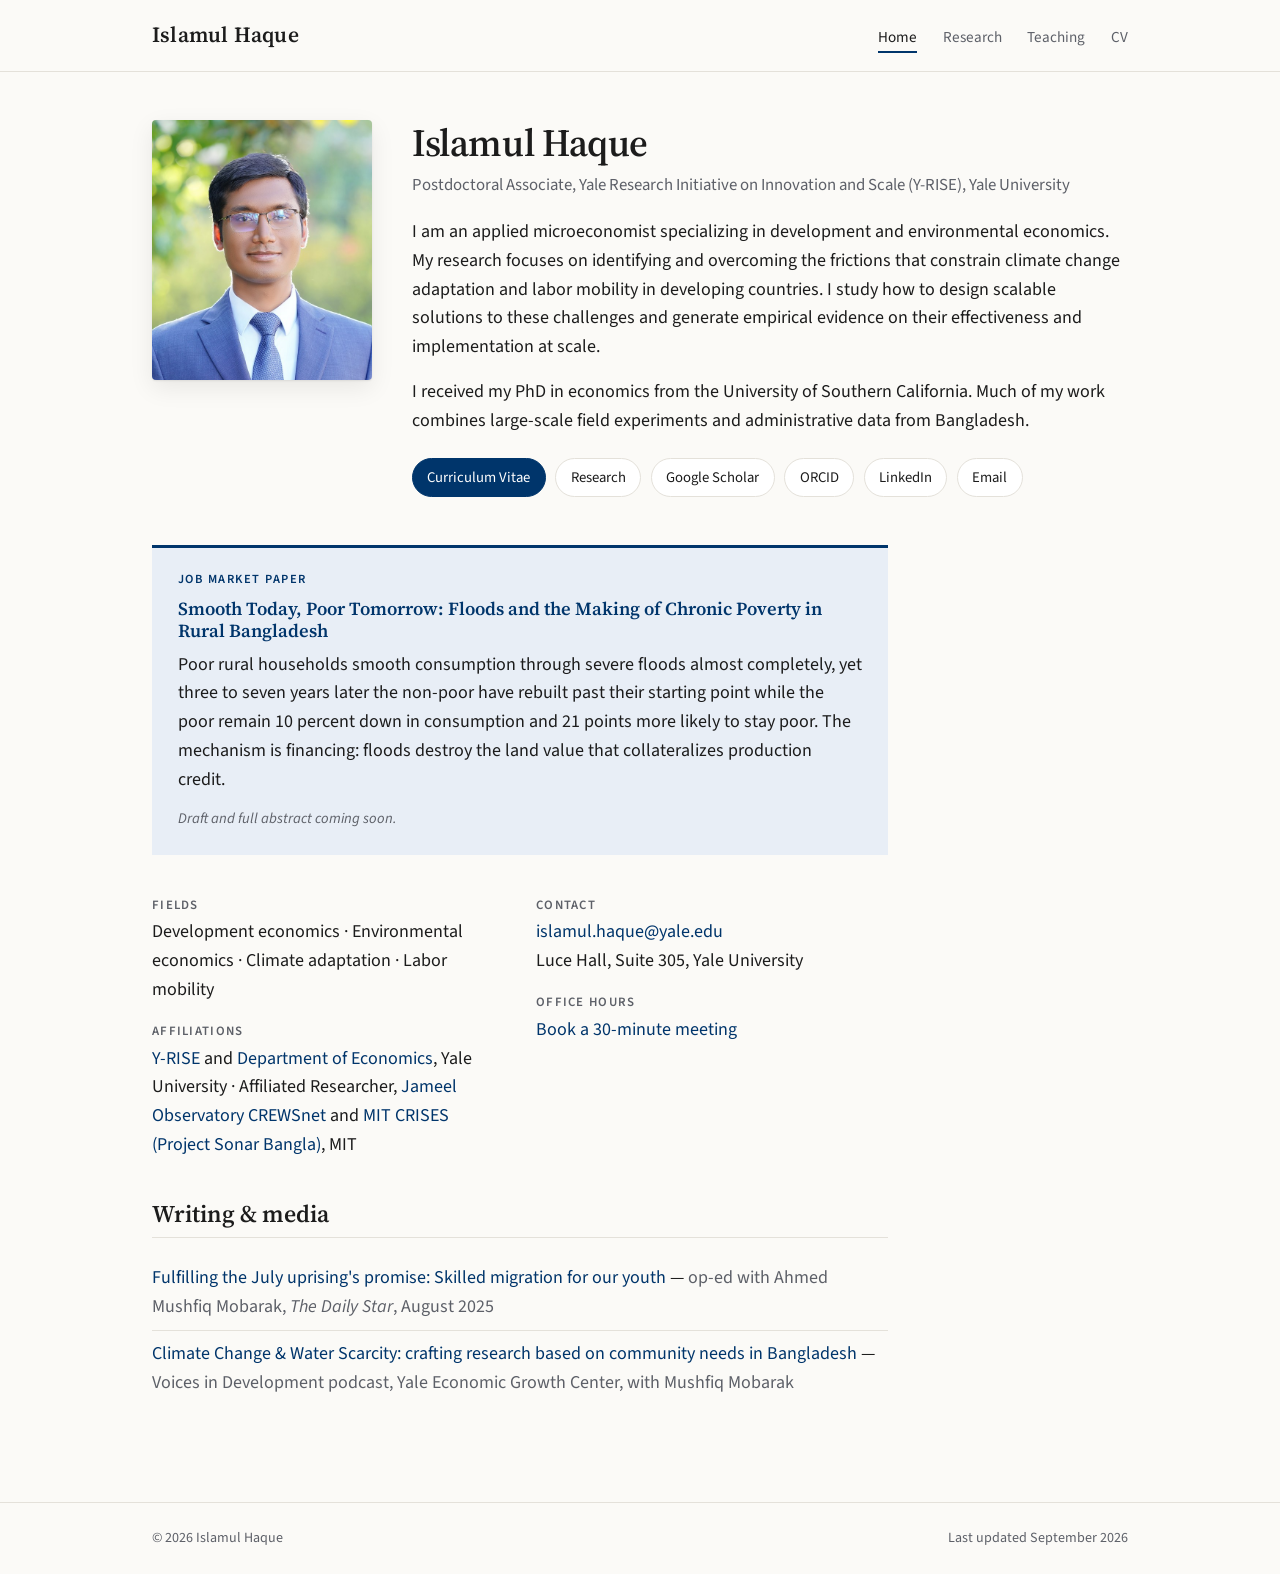
==== index.html @ ca8a9d82 "Add files via upload" ====
<!DOCTYPE html>
<html lang="en">
<head>
<meta charset="utf-8">
<meta name="viewport" content="width=device-width, initial-scale=1">
<title>Islamul Haque — Economist, Yale University</title>
<meta name="description" content="Islamul Haque is an applied microeconomist working on climate change adaptation and labor mobility in developing countries. Postdoctoral Associate at Y-RISE, Yale University; PhD, University of Southern California.">
<link rel="icon" href="favicon.svg" type="image/svg+xml">
<link rel="preconnect" href="https://fonts.googleapis.com">
<link rel="preconnect" href="https://fonts.gstatic.com" crossorigin>
<link href="https://fonts.googleapis.com/css2?family=Source+Sans+3:wght@400;500;600&family=Source+Serif+4:opsz,wght@8..60,400;8..60,600&display=swap" rel="stylesheet">
<link rel="stylesheet" href="style.css">
</head>
<body>

<header class="site-header">
  <div class="inner">
    <a class="brand" href="index.html">Islamul Haque</a>
    <nav class="nav" aria-label="Primary">
      <a href="index.html" aria-current="page">Home</a>
      <a href="research.html">Research</a>
      <a href="teaching.html">Teaching</a>
      <a href="cv.html">CV</a>
    </nav>
  </div>
</header>

<main>
  <section class="hero">
    <div class="photo">
      <!-- Replace photo.jpg with your headshot (portrait, ~600×720 px). -->
      <img src="photo.jpg" alt="Islamul Haque" onerror="this.outerHTML='<div class=&quot;placeholder&quot;>Add photo.jpg to the site folder</div>'">
    </div>
    <div class="measure">
      <h1>Islamul Haque</h1>
      <p class="title">Postdoctoral Associate, Yale Research Initiative on Innovation and Scale (Y-RISE), Yale University</p>

      <p>I am an applied microeconomist specializing in development and environmental economics. My research focuses on identifying and overcoming the frictions that constrain climate change adaptation and labor mobility in developing countries. I study how to design scalable solutions to these challenges and generate empirical evidence on their effectiveness and implementation at scale.</p>
      <p>I received my PhD in economics from the University of Southern California. Much of my work combines large-scale field experiments and administrative data from Bangladesh.</p>

      <ul class="links">
        <li><a class="primary" href="cv/Islamul_Haque_CV.pdf">Curriculum Vitae</a></li>
        <li><a href="research.html">Research</a></li>
        <li><a href="https://scholar.google.com/citations?user=nuevPPMAAAAJ&amp;hl=en">Google Scholar</a></li>
        <li><a href="https://orcid.org/0009-0000-2946-0447">ORCID</a></li>
        <li><a href="https://www.linkedin.com/in/mohammad-islamul-haque-aa97b2147/">LinkedIn</a></li>
        <li><a href="mailto:islamul.haque@yale.edu">Email</a></li>
      </ul>
    </div>
  </section>

  <section class="card measure">
    <div class="kicker">Job Market Paper</div>
    <h3><a href="research.html#jmp">Smooth Today, Poor Tomorrow: Floods and the Making of Chronic Poverty in Rural Bangladesh</a></h3>
    <p style="margin:0.5rem 0 0">Poor rural households smooth consumption through severe floods almost completely, yet three to seven years later the non-poor have rebuilt past their starting point while the poor remain 10 percent down in consumption and 21 points more likely to stay poor. The mechanism is financing: floods destroy the land value that collateralizes production credit.</p>
    <p style="margin:0.8rem 0 0" class="muted small"><em>Draft and full abstract coming soon.</em></p>
  </section>

  <section class="info-grid measure">
    <dl>
      <dt>Fields</dt>
      <dd>Development economics · Environmental economics · Climate adaptation · Labor mobility</dd>
      <dt>Affiliations</dt>
      <dd><a href="https://macmillan.yale.edu/yrise/person/islamul-haque">Y-RISE</a> and <a href="https://economics.yale.edu/people/islamul-haque">Department of Economics</a>, Yale University · Affiliated Researcher, <a href="https://jo-crewsnet.mit.edu/">Jameel Observatory CREWSnet</a> and <a href="https://crises.mit.edu/bangladesh/">MIT CRISES (Project Sonar Bangla)</a>, MIT</dd>
    </dl>
    <dl>
      <dt>Contact</dt>
      <dd><a href="mailto:islamul.haque@yale.edu">islamul.haque@yale.edu</a><br>Luce Hall, Suite 305, Yale University</dd>
      <dt>Office hours</dt>
      <dd><a href="https://calendar.app.google/poLn1dQzfkefQQ7g6">Book a 30-minute meeting</a></dd>
    </dl>
  </section>

  <section class="measure" style="margin-top:2.5rem">
    <h2>Writing &amp; media</h2>
    <ul class="plain">
      <li><a href="https://www.thedailystar.net/ds/big-picture/news/fulfilling-july-uprisings-promise-skilled-migration-our-youth-3953391">Fulfilling the July uprising's promise: Skilled migration for our youth</a> — <span class="muted">op-ed with Ahmed Mushfiq Mobarak, <em>The Daily Star</em>, August 2025</span></li>
      <li><a href="https://egc.yale.edu/news/240722/climate-change-water-scarcity-islamul-haque-and-mushfiq-mobarak-crafting-research-based-community">Climate Change &amp; Water Scarcity: crafting research based on community needs in Bangladesh</a> — <span class="muted">Voices in Development podcast, Yale Economic Growth Center, with Mushfiq Mobarak</span></li>
    </ul>
  </section>
</main>

<footer class="site-footer">
  <div class="inner">
    <span>© 2026 Islamul Haque</span>
    <span>Last updated September 2026</span>
  </div>
</footer>

</body>
</html>
---- style.css ----
/* Islamul Haque — academic site stylesheet */
:root {
  --bg: #fbfaf7;
  --surface: #ffffff;
  --ink: #1c1c1c;
  --muted: #5d6068;
  --line: #e4e1da;
  --accent: #00356b;      /* Yale blue */
  --accent-soft: #e8eef6;
  --tag: #f1efe9;
  --measure: 46rem;
  --font-serif: "Source Serif 4", Georgia, "Times New Roman", serif;
  --font-sans: "Source Sans 3", "Source Sans Pro", -apple-system, "Segoe UI", Helvetica, Arial, sans-serif;
}

* { box-sizing: border-box; }
html { -webkit-text-size-adjust: 100%; scroll-behavior: smooth; }
body {
  margin: 0;
  background: var(--bg);
  color: var(--ink);
  font-family: var(--font-sans);
  font-size: 1.125rem;
  line-height: 1.6;
}
a { color: var(--accent); text-decoration: none; }
a:hover { text-decoration: underline; text-underline-offset: 3px; }
img { max-width: 100%; display: block; }

/* Header */
.site-header {
  border-bottom: 1px solid var(--line);
  background: var(--bg);
}
.site-header .inner {
  max-width: 64rem;
  margin: 0 auto;
  padding: 1.1rem 1.5rem;
  display: flex;
  align-items: baseline;
  justify-content: space-between;
  gap: 1rem;
  flex-wrap: wrap;
}
.brand {
  font-family: var(--font-serif);
  font-size: 1.35rem;
  font-weight: 600;
  color: var(--ink);
  letter-spacing: 0.01em;
}
.brand:hover { text-decoration: none; color: var(--accent); }
.nav { display: flex; gap: 1.6rem; font-size: 0.95rem; }
.nav a { color: var(--muted); padding-bottom: 2px; border-bottom: 2px solid transparent; }
.nav a:hover { color: var(--ink); text-decoration: none; }
.nav a[aria-current="page"] { color: var(--ink); border-bottom-color: var(--accent); }

/* Layout */
main { max-width: 64rem; margin: 0 auto; padding: 3rem 1.5rem 4rem; }
.measure { max-width: var(--measure); }
h1, h2, h3 { font-family: var(--font-serif); font-weight: 600; line-height: 1.2; margin: 0; }
h1 { font-size: 2.4rem; letter-spacing: -0.01em; }
h2 { font-size: 1.5rem; margin: 3rem 0 1.1rem; padding-bottom: 0.5rem; border-bottom: 1px solid var(--line); }
h2:first-of-type { margin-top: 0; }
h3 { font-size: 1.15rem; }
p { margin: 0 0 1rem; }
.lede { font-size: 1.15rem; color: var(--muted); font-family: var(--font-serif); margin-bottom: 1.4rem; }
.muted { color: var(--muted); }
.small { font-size: 0.92rem; }

/* Home hero */
.hero {
  display: grid;
  grid-template-columns: 220px 1fr;
  gap: 2.5rem;
  align-items: start;
  margin-bottom: 3rem;
}
.hero .photo img {
  width: 220px; height: 260px; object-fit: cover;
  border-radius: 4px;
  box-shadow: 0 1px 2px rgba(0,0,0,.08), 0 8px 24px rgba(0,0,0,.08);
}
.hero .photo .placeholder {
  width: 220px; height: 260px; border-radius: 4px;
  background: var(--accent-soft); color: var(--accent);
  display: flex; align-items: center; justify-content: center;
  font-size: 0.85rem; text-align: center; padding: 1rem;
}
.hero .title { font-size: 1.05rem; color: var(--muted); margin: 0.4rem 0 1.2rem; }

.links { display: flex; flex-wrap: wrap; gap: 0.6rem; margin: 1.4rem 0 0; padding: 0; list-style: none; }
.links a {
  display: inline-block; padding: 0.42rem 0.9rem;
  border: 1px solid var(--line); border-radius: 999px;
  background: var(--surface); color: var(--ink); font-size: 0.92rem;
}
.links a:hover { border-color: var(--accent); color: var(--accent); text-decoration: none; }
.links a.primary { background: var(--accent); border-color: var(--accent); color: #fff; }
.links a.primary:hover { background: #002a55; color: #fff; }

/* Cards */
.card {
  background: var(--accent-soft);
  border-top: 3px solid var(--accent);
  padding: 1.4rem 1.6rem 1.5rem;
  margin: 0 0 1.5rem;
}
.card .kicker {
  font-size: 0.78rem; letter-spacing: 0.12em; text-transform: uppercase;
  color: var(--accent); font-weight: 600; margin-bottom: 0.5rem;
}

/* Fields / two-column info */
.info-grid {
  display: grid; grid-template-columns: 1fr 1fr; gap: 2rem;
  margin-top: 2.5rem;
}
.info-grid dl { margin: 0; }
.info-grid dt { font-weight: 600; font-size: 0.8rem; letter-spacing: 0.1em; text-transform: uppercase; color: var(--muted); margin-top: 1rem; }
.info-grid dt:first-child { margin-top: 0; }
.info-grid dd { margin: 0.2rem 0 0; }

/* Papers */
.paper { padding: 1.3rem 0; border-bottom: 1px solid var(--line); }
.paper:last-child { border-bottom: none; }
.paper h3 { margin-bottom: 0.3rem; }
.paper h3 a { color: var(--ink); }
.paper h3 a:hover { color: var(--accent); }
.paper .meta { color: var(--muted); font-size: 0.95rem; margin-bottom: 0.4rem; }
.paper .summary { margin-bottom: 0.6rem; }
.tag {
  display: inline-block; font-size: 0.74rem; letter-spacing: 0.08em; text-transform: uppercase;
  background: var(--tag); color: var(--muted); padding: 0.15rem 0.55rem; border-radius: 3px;
  margin-left: 0.4rem; vertical-align: middle; font-weight: 600;
}
.tag.jmp { background: var(--accent); color: #fff; }
.actions { display: flex; flex-wrap: wrap; gap: 0.9rem; font-size: 0.92rem; align-items: center; }
.actions a { font-weight: 500; }
details { margin-top: 0.5rem; }
details summary {
  cursor: pointer; color: var(--accent); font-size: 0.92rem; font-weight: 500;
  list-style: none; display: inline-flex; align-items: center; gap: 0.35rem;
}
details summary::-webkit-details-marker { display: none; }
details summary::before { content: "+"; font-weight: 600; width: 0.9em; display: inline-block; }
details[open] summary::before { content: "–"; }
details .abstract { margin-top: 0.6rem; padding: 0.9rem 1.1rem; background: var(--surface); border: 1px solid var(--line); border-radius: 4px; font-size: 0.97rem; }
details .abstract p:last-child { margin-bottom: 0; }

ul.plain { list-style: none; padding: 0; margin: 0; }
ul.plain li { padding: 0.55rem 0; border-bottom: 1px solid var(--line); }
ul.plain li:last-child { border-bottom: none; }

/* Teaching */
.course { padding: 0.9rem 0; border-bottom: 1px solid var(--line); display: grid; grid-template-columns: 9rem 1fr; gap: 1rem; }
.course:last-child { border-bottom: none; }
.course .term { color: var(--muted); font-size: 0.92rem; padding-top: 0.15rem; }
.course .name { font-weight: 600; }

/* CV */
.cv-frame { width: 100%; height: 80vh; border: 1px solid var(--line); border-radius: 6px; background: #fff; margin-top: 1.2rem; }
.cv-section { display: grid; grid-template-columns: 9rem 1fr; gap: 1rem; padding: 0.7rem 0; border-bottom: 1px solid var(--line); }
.cv-section:last-child { border-bottom: none; }
.cv-section .when { color: var(--muted); font-size: 0.92rem; }

/* Footer */
.site-footer { border-top: 1px solid var(--line); margin-top: 2rem; }
.site-footer .inner {
  max-width: 64rem; margin: 0 auto; padding: 1.5rem;
  display: flex; justify-content: space-between; gap: 1rem; flex-wrap: wrap;
  color: var(--muted); font-size: 0.88rem;
}

/* Responsive */
@media (max-width: 720px) {
  main { padding: 2rem 1.2rem 3rem; }
  h1 { font-size: 1.9rem; }
  .hero { grid-template-columns: 1fr; gap: 1.5rem; }
  .hero .photo img, .hero .photo .placeholder { width: 160px; height: 190px; }
  .info-grid { grid-template-columns: 1fr; gap: 1.2rem; }
  .course, .cv-section { grid-template-columns: 1fr; gap: 0.2rem; }
  .nav { gap: 1.1rem; }
}
@media print {
  .site-header, .site-footer, .links, .actions { display: none; }
  body { background: #fff; }
}
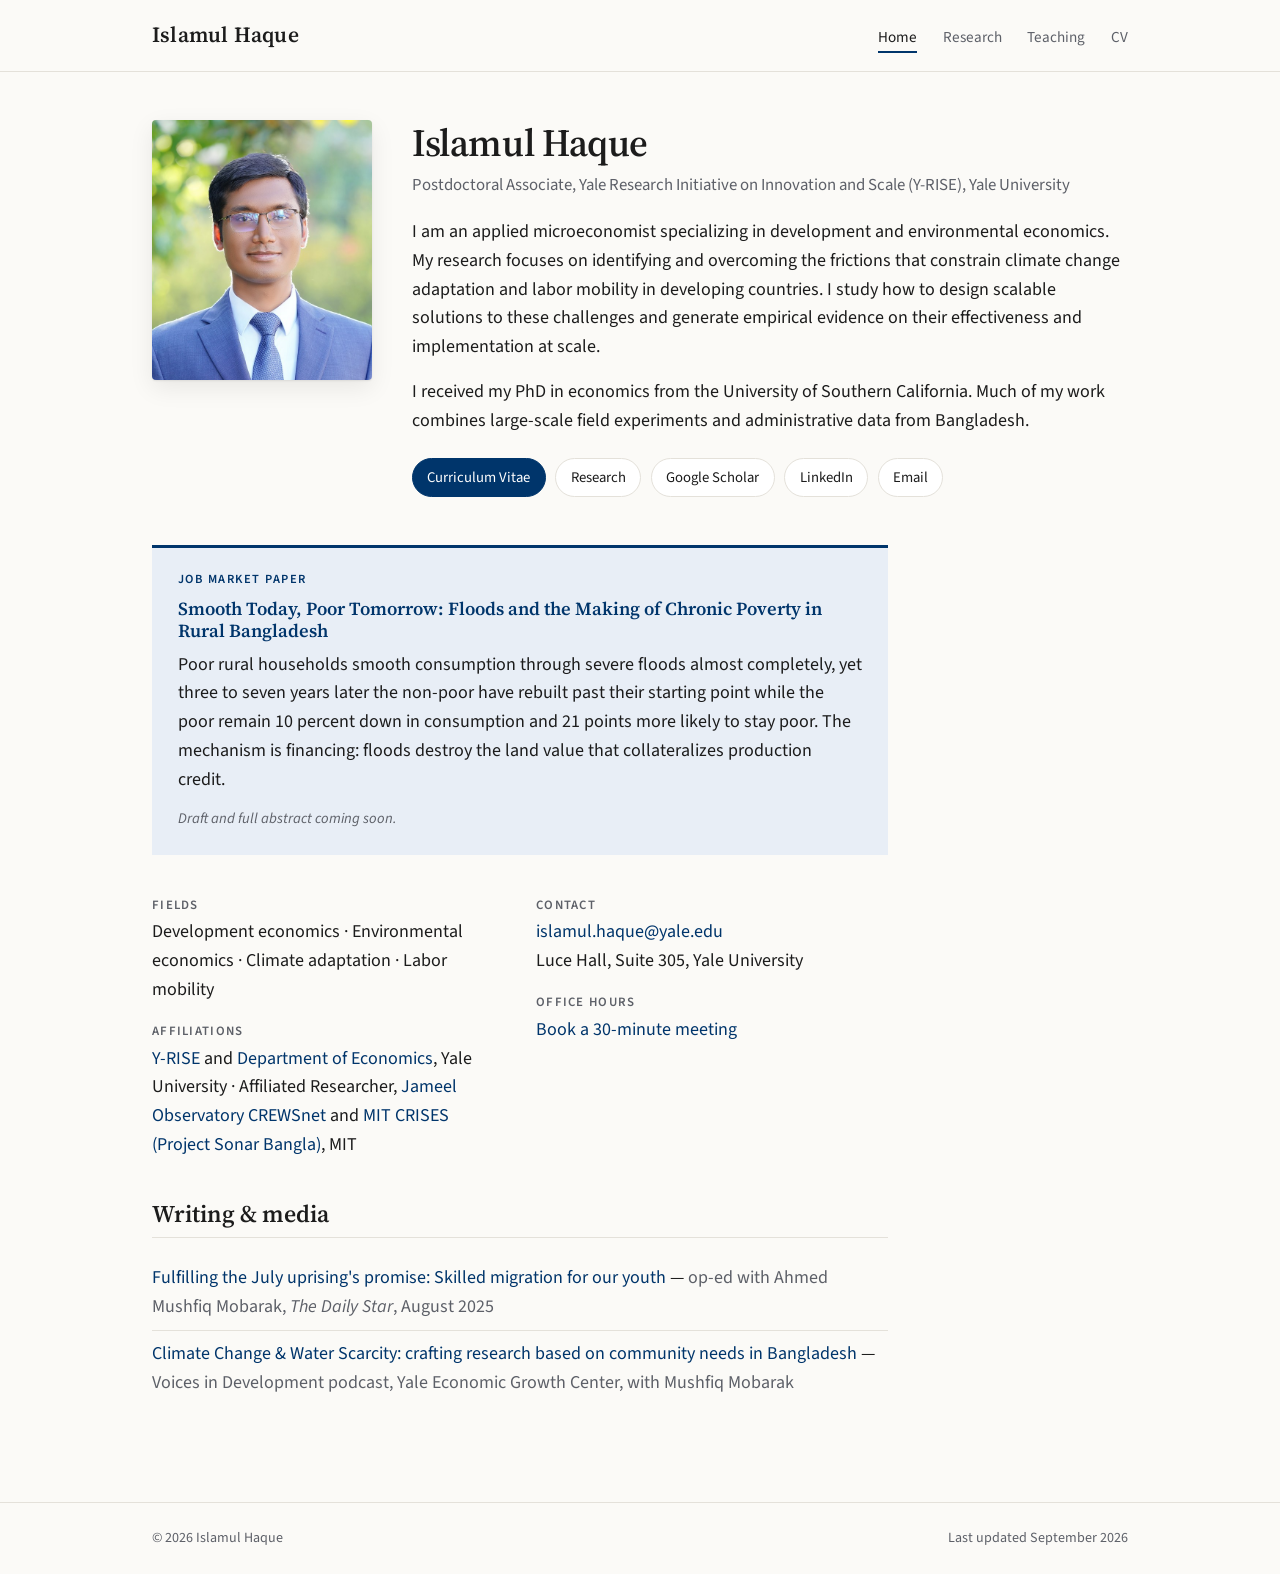
==== commit 4a75ac02: "Add files via upload" ====
--- a/index.html
+++ b/index.html
@@ -42,7 +42,6 @@
         <li><a class="primary" href="cv/Islamul_Haque_CV.pdf">Curriculum Vitae</a></li>
         <li><a href="research.html">Research</a></li>
         <li><a href="https://scholar.google.com/citations?user=nuevPPMAAAAJ&amp;hl=en">Google Scholar</a></li>
-        <li><a href="https://orcid.org/0009-0000-2946-0447">ORCID</a></li>
         <li><a href="https://www.linkedin.com/in/mohammad-islamul-haque-aa97b2147/">LinkedIn</a></li>
         <li><a href="mailto:islamul.haque@yale.edu">Email</a></li>
       </ul>
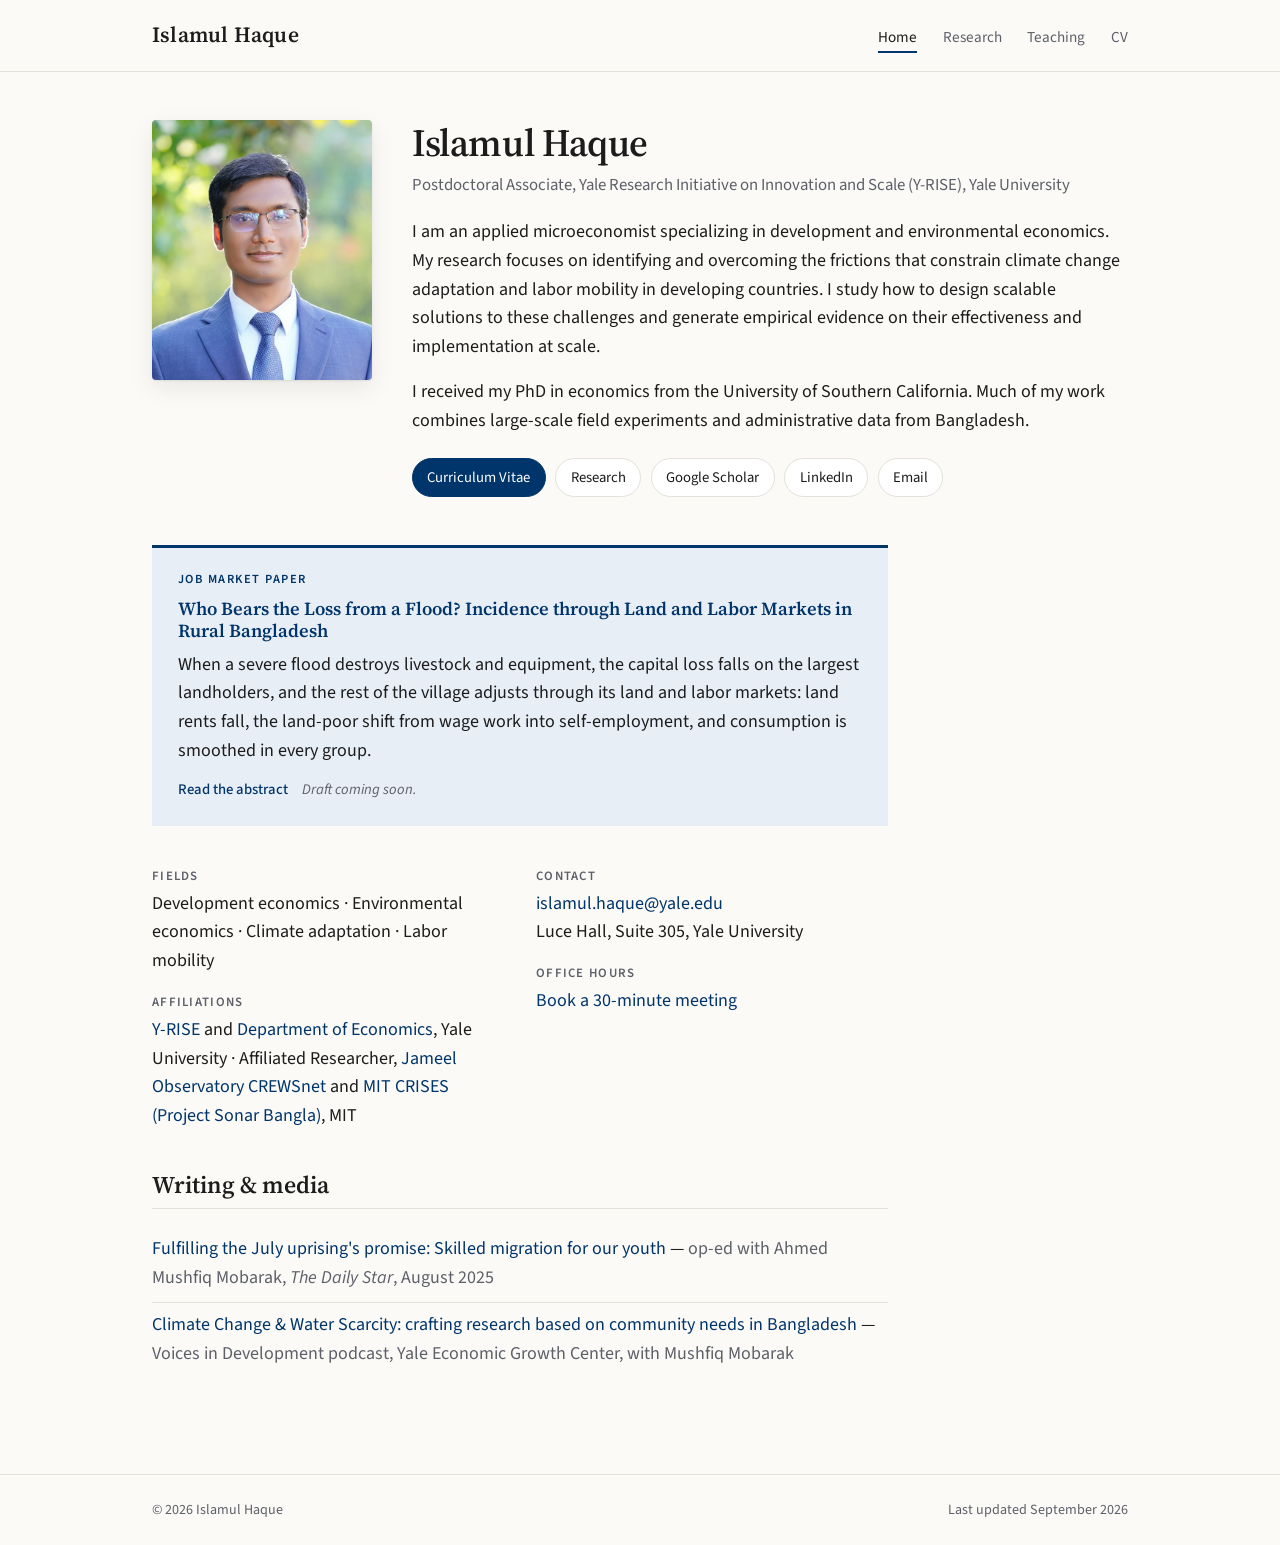
==== commit e405d3ac: "Add files via upload" ====
--- a/index.html
+++ b/index.html
@@ -9,6 +9,34 @@
 <link rel="preconnect" href="https://fonts.googleapis.com">
 <link rel="preconnect" href="https://fonts.gstatic.com" crossorigin>
 <link href="https://fonts.googleapis.com/css2?family=Source+Sans+3:wght@400;500;600&family=Source+Serif+4:opsz,wght@8..60,400;8..60,600&display=swap" rel="stylesheet">
+<link rel="canonical" href="https://islamulhaque.com/">
+<meta property="og:title" content="Islamul Haque — Economist, Yale University">
+<meta property="og:description" content="Applied microeconomist working on climate change adaptation and labor mobility in developing countries. Postdoctoral Associate, Y-RISE, Yale University.">
+<meta property="og:url" content="https://islamulhaque.com/">
+<meta property="og:image" content="https://islamulhaque.com/photo.jpg">
+<meta property="og:type" content="profile">
+<script type="application/ld+json">
+{
+  "@context": "https://schema.org",
+  "@type": "Person",
+  "name": "Mohammad Islamul Haque",
+  "alternateName": "Islamul Haque",
+  "url": "https://islamulhaque.com/",
+  "image": "https://islamulhaque.com/photo.jpg",
+  "jobTitle": "Postdoctoral Associate",
+  "worksFor": {"@type": "Organization", "name": "Yale Research Initiative on Innovation and Scale (Y-RISE), Yale University", "url": "https://macmillan.yale.edu/yrise"},
+  "alumniOf": {"@type": "CollegeOrUniversity", "name": "University of Southern California"},
+  "email": "mailto:islamul.haque@yale.edu",
+  "knowsAbout": ["Development economics", "Environmental economics", "Climate change adaptation", "Labor mobility", "Bangladesh"],
+  "sameAs": [
+    "https://economics.yale.edu/people/islamul-haque",
+    "https://macmillan.yale.edu/yrise/person/islamul-haque",
+    "https://scholar.google.com/citations?user=nuevPPMAAAAJ",
+    "https://orcid.org/0009-0000-2946-0447",
+    "https://www.linkedin.com/in/mohammad-islamul-haque-aa97b2147/"
+  ]
+}
+</script>
 <link rel="stylesheet" href="style.css">
 </head>
 <body>
@@ -50,9 +78,9 @@
 
   <section class="card measure">
     <div class="kicker">Job Market Paper</div>
-    <h3><a href="research.html#jmp">Smooth Today, Poor Tomorrow: Floods and the Making of Chronic Poverty in Rural Bangladesh</a></h3>
-    <p style="margin:0.5rem 0 0">Poor rural households smooth consumption through severe floods almost completely, yet three to seven years later the non-poor have rebuilt past their starting point while the poor remain 10 percent down in consumption and 21 points more likely to stay poor. The mechanism is financing: floods destroy the land value that collateralizes production credit.</p>
-    <p style="margin:0.8rem 0 0" class="muted small"><em>Draft and full abstract coming soon.</em></p>
+    <h3><a href="research.html#jmp">Who Bears the Loss from a Flood? Incidence through Land and Labor Markets in Rural Bangladesh</a></h3>
+    <p style="margin:0.5rem 0 0">When a severe flood destroys livestock and equipment, the capital loss falls on the largest landholders, and the rest of the village adjusts through its land and labor markets: land rents fall, the land-poor shift from wage work into self-employment, and consumption is smoothed in every group.</p>
+    <p style="margin:0.8rem 0 0" class="actions"><a href="research.html#jmp">Read the abstract</a> <span class="muted small"><em>Draft coming soon.</em></span></p>
   </section>
 
   <section class="info-grid measure">
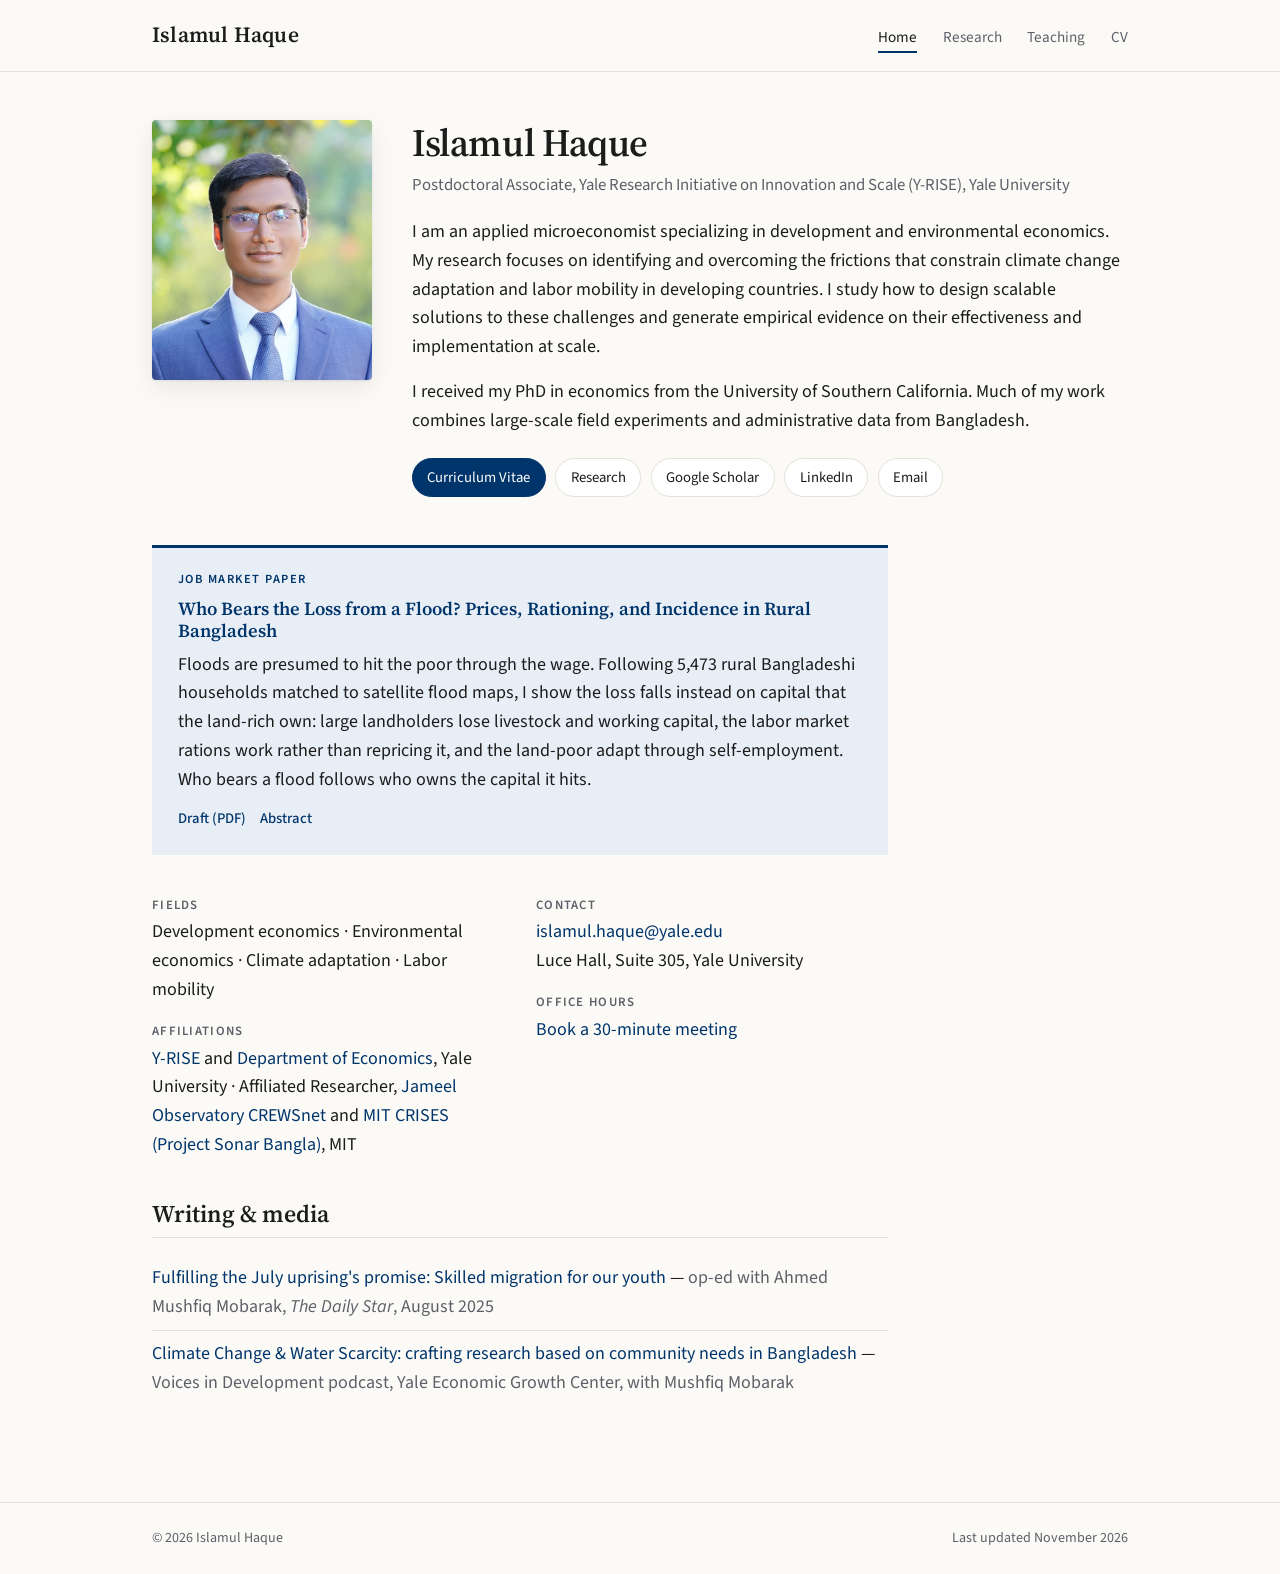
==== commit 6d0f597c: "Add files via upload" ====
--- a/index.html
+++ b/index.html
@@ -78,9 +78,9 @@
 
   <section class="card measure">
     <div class="kicker">Job Market Paper</div>
-    <h3><a href="research.html#jmp">Who Bears the Loss from a Flood? Incidence through Land and Labor Markets in Rural Bangladesh</a></h3>
-    <p style="margin:0.5rem 0 0">When a severe flood destroys livestock and equipment, the capital loss falls on the largest landholders, and the rest of the village adjusts through its land and labor markets: land rents fall, the land-poor shift from wage work into self-employment, and consumption is smoothed in every group.</p>
-    <p style="margin:0.8rem 0 0" class="actions"><a href="research.html#jmp">Read the abstract</a> <span class="muted small"><em>Draft coming soon.</em></span></p>
+    <h3><a href="research.html#jmp">Who Bears the Loss from a Flood? Prices, Rationing, and Incidence in Rural Bangladesh</a></h3>
+    <p style="margin:0.5rem 0 0">Floods are presumed to hit the poor through the wage. Following 5,473 rural Bangladeshi households matched to satellite flood maps, I show the loss falls instead on capital that the land-rich own: large landholders lose livestock and working capital, the labor market rations work rather than repricing it, and the land-poor adapt through self-employment. Who bears a flood follows who owns the capital it hits.</p>
+    <p style="margin:0.8rem 0 0" class="actions"><a href="papers/Haque_JMP_Floods.pdf">Draft (PDF)</a> <a href="research.html#jmp">Abstract</a></p>
   </section>
 
   <section class="info-grid measure">
@@ -110,7 +110,7 @@
 <footer class="site-footer">
   <div class="inner">
     <span>© 2026 Islamul Haque</span>
-    <span>Last updated September 2026</span>
+    <span>Last updated November 2026</span>
   </div>
 </footer>
 
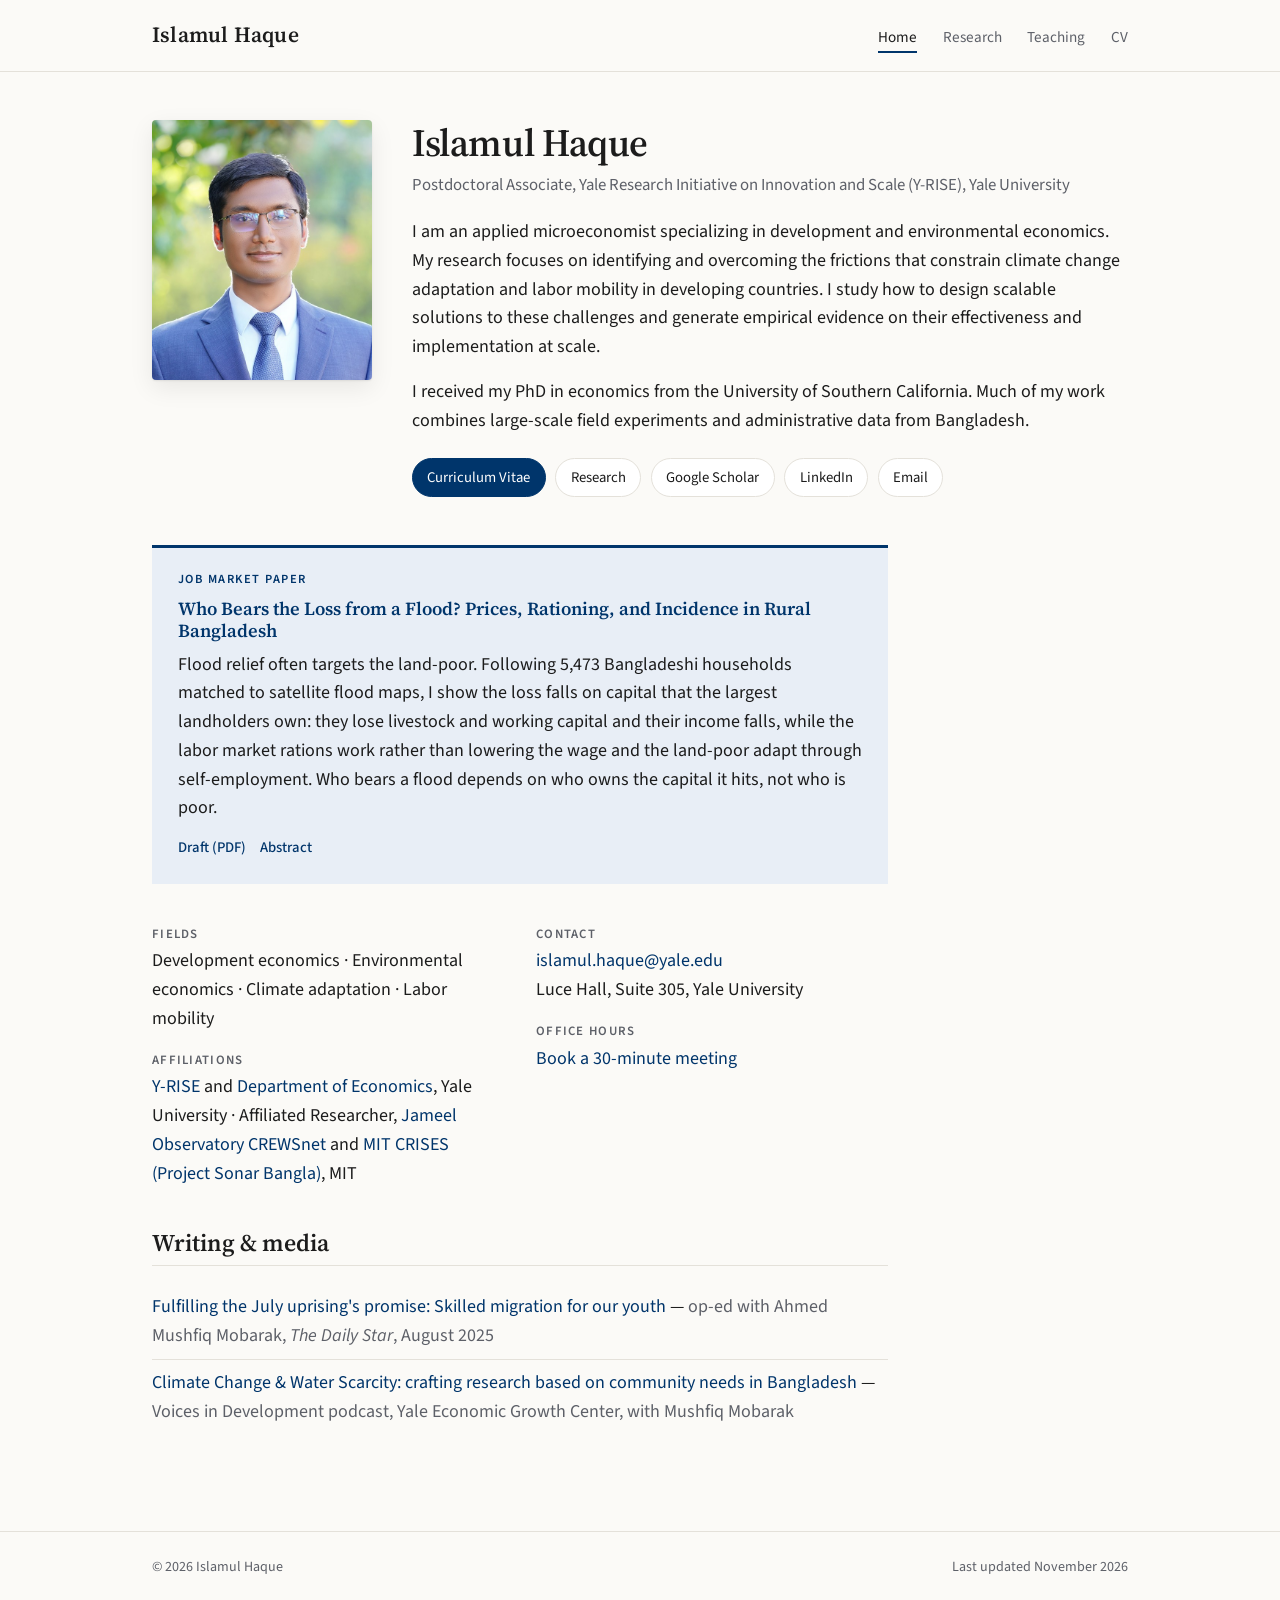
==== commit 6bfe323d: "Add files via upload" ====
--- a/index.html
+++ b/index.html
@@ -79,7 +79,7 @@
   <section class="card measure">
     <div class="kicker">Job Market Paper</div>
     <h3><a href="research.html#jmp">Who Bears the Loss from a Flood? Prices, Rationing, and Incidence in Rural Bangladesh</a></h3>
-    <p style="margin:0.5rem 0 0">Floods are presumed to hit the poor through the wage. Following 5,473 rural Bangladeshi households matched to satellite flood maps, I show the loss falls instead on capital that the land-rich own: large landholders lose livestock and working capital, the labor market rations work rather than repricing it, and the land-poor adapt through self-employment. Who bears a flood follows who owns the capital it hits.</p>
+    <p style="margin:0.5rem 0 0">Flood relief often targets the land-poor. Following 5,473 Bangladeshi households matched to satellite flood maps, I show the loss falls on capital that the largest landholders own: they lose livestock and working capital and their income falls, while the labor market rations work rather than lowering the wage and the land-poor adapt through self-employment. Who bears a flood depends on who owns the capital it hits, not who is poor.</p>
     <p style="margin:0.8rem 0 0" class="actions"><a href="papers/Haque_JMP_Floods.pdf">Draft (PDF)</a> <a href="research.html#jmp">Abstract</a></p>
   </section>
 
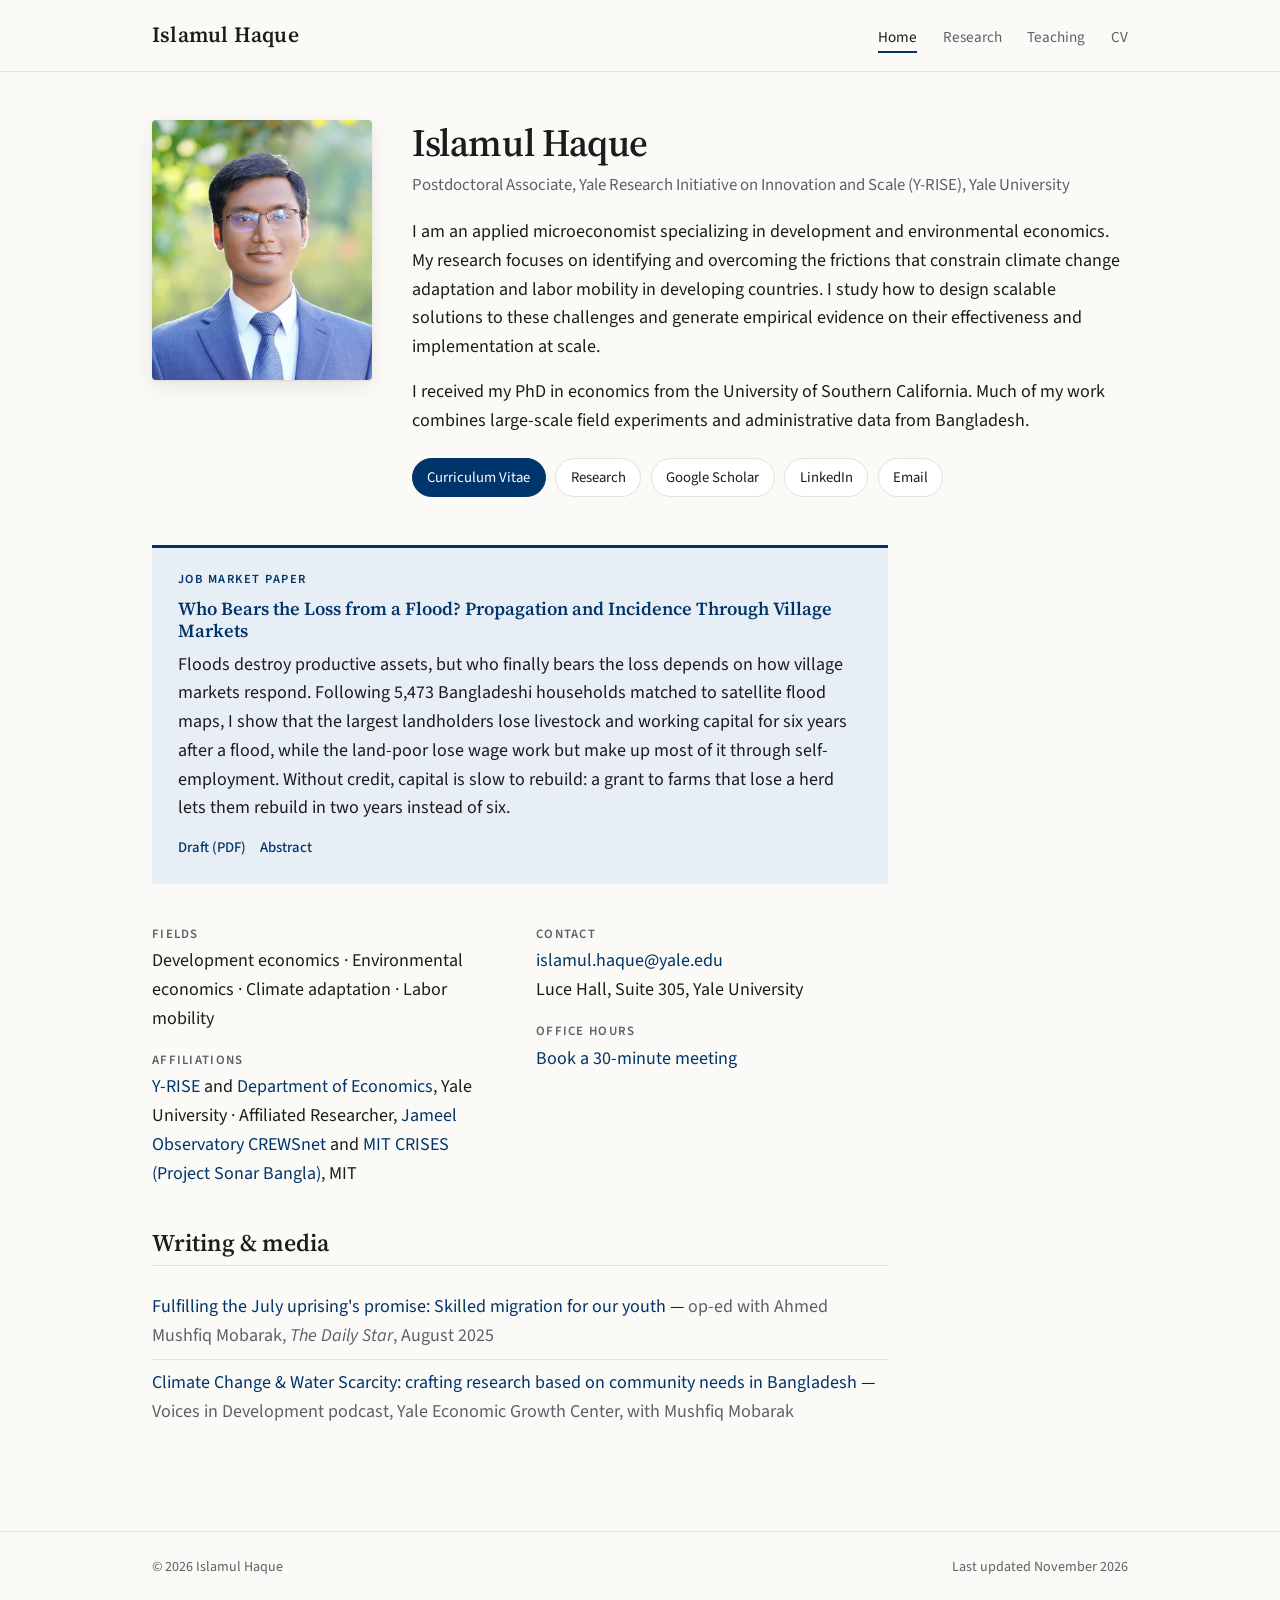
==== commit 6a639118: "Add files via upload" ====
--- a/index.html
+++ b/index.html
@@ -78,8 +78,8 @@
 
   <section class="card measure">
     <div class="kicker">Job Market Paper</div>
-    <h3><a href="research.html#jmp">Who Bears the Loss from a Flood? Prices, Rationing, and Incidence in Rural Bangladesh</a></h3>
-    <p style="margin:0.5rem 0 0">Flood relief often targets the land-poor. Following 5,473 Bangladeshi households matched to satellite flood maps, I show the loss falls on capital that the largest landholders own: they lose livestock and working capital and their income falls, while the labor market rations work rather than lowering the wage and the land-poor adapt through self-employment. Who bears a flood depends on who owns the capital it hits, not who is poor.</p>
+    <h3><a href="research.html#jmp">Who Bears the Loss from a Flood? Propagation and Incidence Through Village Markets</a></h3>
+    <p style="margin:0.5rem 0 0">Floods destroy productive assets, but who finally bears the loss depends on how village markets respond. Following 5,473 Bangladeshi households matched to satellite flood maps, I show that the largest landholders lose livestock and working capital for six years after a flood, while the land-poor lose wage work but make up most of it through self-employment. Without credit, capital is slow to rebuild: a grant to farms that lose a herd lets them rebuild in two years instead of six.</p>
     <p style="margin:0.8rem 0 0" class="actions"><a href="papers/Haque_JMP_Floods.pdf">Draft (PDF)</a> <a href="research.html#jmp">Abstract</a></p>
   </section>
 
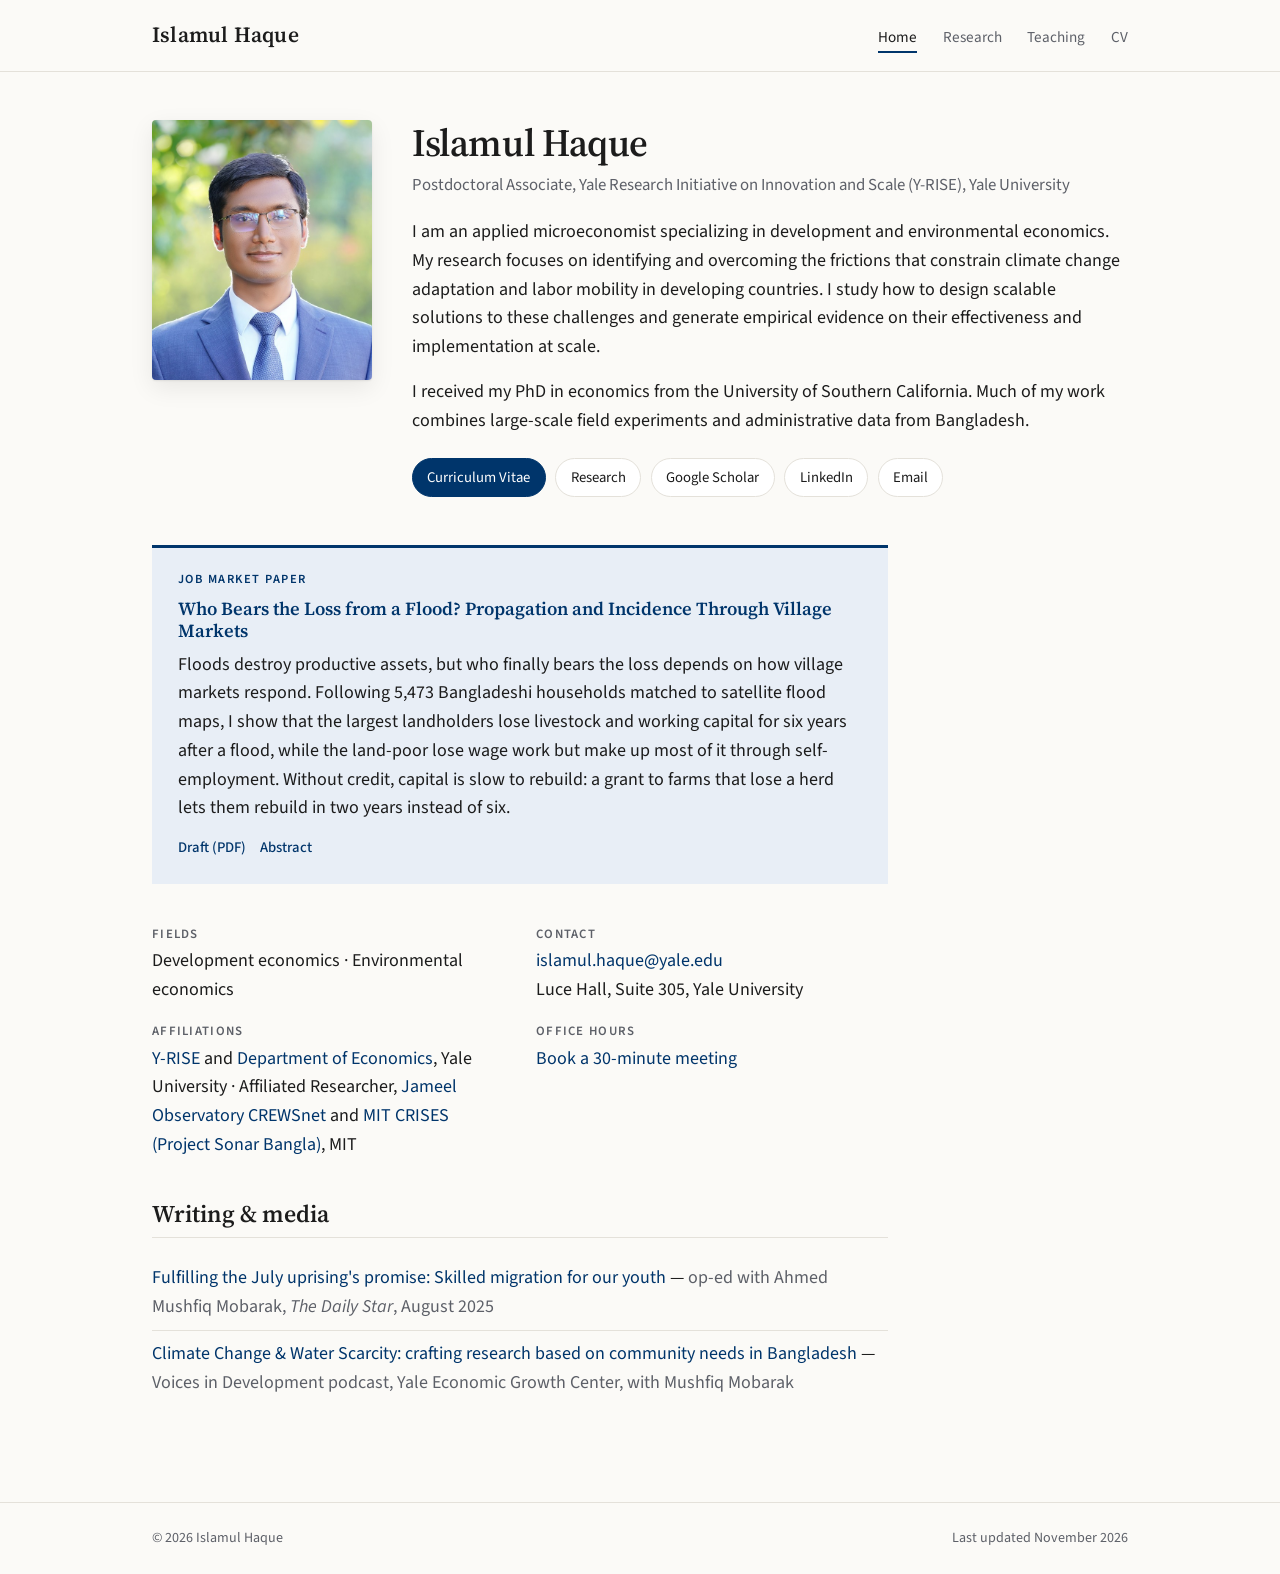
==== commit bee9a543: "Add files via upload" ====
--- a/index.html
+++ b/index.html
@@ -86,7 +86,7 @@
   <section class="info-grid measure">
     <dl>
       <dt>Fields</dt>
-      <dd>Development economics · Environmental economics · Climate adaptation · Labor mobility</dd>
+      <dd>Development economics · Environmental economics</dd>
       <dt>Affiliations</dt>
       <dd><a href="https://macmillan.yale.edu/yrise/person/islamul-haque">Y-RISE</a> and <a href="https://economics.yale.edu/people/islamul-haque">Department of Economics</a>, Yale University · Affiliated Researcher, <a href="https://jo-crewsnet.mit.edu/">Jameel Observatory CREWSnet</a> and <a href="https://crises.mit.edu/bangladesh/">MIT CRISES (Project Sonar Bangla)</a>, MIT</dd>
     </dl>
